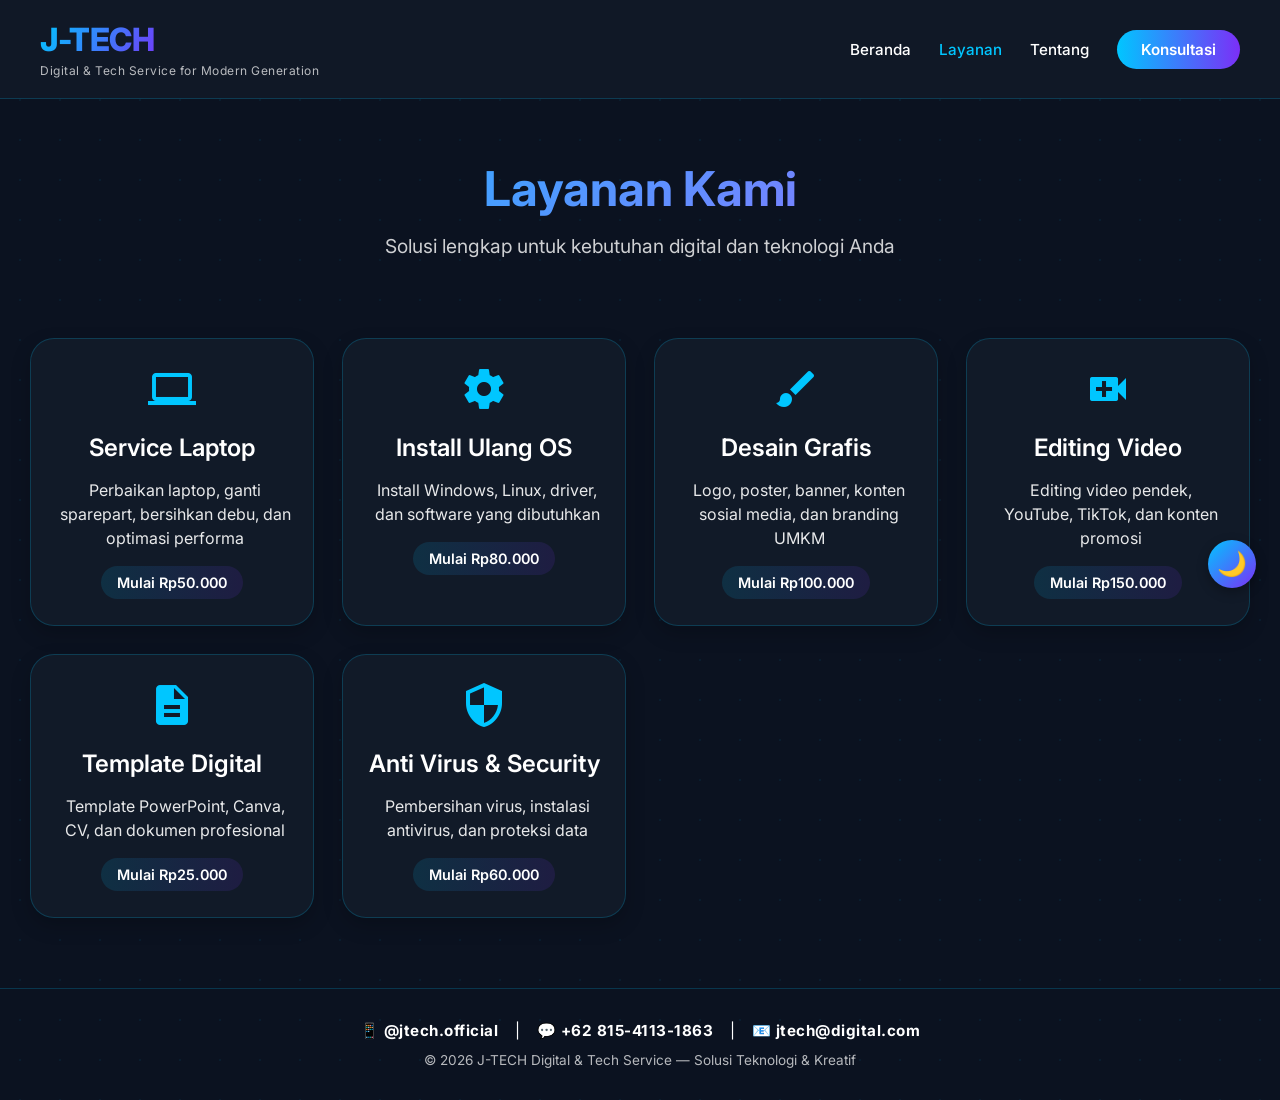
==== layanan.html @ 9fa86a03 "Add files via upload" ====
<!DOCTYPE html>
<html lang="id">
<head>
    <meta charset="UTF-8">
    <meta name="viewport" content="width=device-width, initial-scale=1.0">
    <title>J-TECH | Layanan - Digital & Tech Service</title>
    <link rel="stylesheet" href="style.css">
    <link href="https://fonts.googleapis.com/icon?family=Material+Icons" rel="stylesheet">
</head>
<body>

<button class="toggle-btn" id="darkModeToggle" aria-label="Toggle Dark/Light Mode">🌙</button>

<!-- HEADER -->
<header class="main-header">
    <div class="header-container">
        <div class="logo-area">
            <a href="index.html" class="logo-link">
                <h1 class="logo">J-TECH</h1>
            </a>
            <p class="tagline">Digital & Tech Service for Modern Generation</p>
        </div>
        <nav class="nav-menu">
            <a href="index.html" class="nav-link">Beranda</a>
            <a href="layanan.html" class="nav-link active">Layanan</a>
            <a href="tentang.html" class="nav-link">Tentang</a>
            <a href="#" class="nav-link btn-contact" id="consultBtnNav">Konsultasi</a>
        </nav>
    </div>
</header>

<!-- PAGE TITLE -->
<section class="page-title">
    <h1>Layanan Kami</h1>
    <p>Solusi lengkap untuk kebutuhan digital dan teknologi Anda</p>
</section>

<!-- LAYANAN GRID -->
<section class="container">
    <div class="card service-card">
        <div class="service-icon"><span class="material-icons">computer</span></div>
        <h2>Service Laptop</h2>
        <p>Perbaikan laptop, ganti sparepart, bersihkan debu, dan optimasi performa</p>
        <div class="price-tag">Mulai Rp50.000</div>
    </div>

    <div class="card service-card">
        <div class="service-icon"><span class="material-icons">settings</span></div>
        <h2>Install Ulang OS</h2>
        <p>Install Windows, Linux, driver, dan software yang dibutuhkan</p>
        <div class="price-tag">Mulai Rp80.000</div>
    </div>

    <div class="card service-card">
        <div class="service-icon"><span class="material-icons">brush</span></div>
        <h2>Desain Grafis</h2>
        <p>Logo, poster, banner, konten sosial media, dan branding UMKM</p>
        <div class="price-tag">Mulai Rp100.000</div>
    </div>

    <div class="card service-card">
        <div class="service-icon"><span class="material-icons">video_call</span></div>
        <h2>Editing Video</h2>
        <p>Editing video pendek, YouTube, TikTok, dan konten promosi</p>
        <div class="price-tag">Mulai Rp150.000</div>
    </div>

    <div class="card service-card">
        <div class="service-icon"><span class="material-icons">description</span></div>
        <h2>Template Digital</h2>
        <p>Template PowerPoint, Canva, CV, dan dokumen profesional</p>
        <div class="price-tag">Mulai Rp25.000</div>
    </div>

    <div class="card service-card">
        <div class="service-icon"><span class="material-icons">security</span></div>
        <h2>Anti Virus & Security</h2>
        <p>Pembersihan virus, instalasi antivirus, dan proteksi data</p>
        <div class="price-tag">Mulai Rp60.000</div>
    </div>
</section>

<!-- FOOTER -->
<footer>
    <div class="footer-social">
        📱 <strong>@jtech.official</strong> 
        <span>|</span> 
        💬 <strong>+62 815-4113-1863</strong>
        <span>|</span>
        📧 <strong>jtech@digital.com</strong>
    </div>
    <p>© 2026 J-TECH Digital & Tech Service — Solusi Teknologi & Kreatif</p>
</footer>

<script src="script.js"></script>
</body>
</html>
---- style.css ----
@import url('https://fonts.googleapis.com/css2?family=Inter:opsz,wght@14..32,300;14..32,400;14..32,500;14..32,600;14..32,700&display=swap');

* {
    margin: 0;
    padding: 0;
    box-sizing: border-box;
}

body {
    font-family: 'Inter', sans-serif;
    background: #0b1220;
    color: #ffffff;
    transition: background 0.3s ease, color 0.2s ease;
    background-image: radial-gradient(rgba(0, 198, 255, 0.06) 1px, transparent 1px);
    background-size: 40px 40px;
}

/* LIGHT MODE */
body.light {
    background: #f0f4f8;
    color: #0a0f1c;
    background-image: radial-gradient(rgba(123, 47, 247, 0.05) 1px, transparent 1px);
}

/* TOGGLE BUTTON */
.toggle-btn {
    position: fixed;
    top: 540px;
    right: 24px;
    width: 48px;
    height: 48px;
    border-radius: 50%;
    border: none;
    background: linear-gradient(135deg, #00c6ff, #7b2ff7);
    color: white;
    font-size: 24px;
    cursor: pointer;
    display: flex;
    align-items: center;
    justify-content: center;
    box-shadow: 0 4px 12px rgba(0, 0, 0, 0.3);
    transition: transform 0.2s, box-shadow 0.2s;
    z-index: 1000;
}

.toggle-btn:hover {
    transform: scale(1.08);
    box-shadow: 0 0 15px #00c6ff;
}

/* ============ HEADER ============ */
.main-header {
    background: rgba(17, 26, 40, 0.95);
    backdrop-filter: blur(10px);
    border-bottom: 1px solid rgba(0, 198, 255, 0.2);
    padding: 20px 40px;
    position: sticky;
    top: 0;
    z-index: 999;
}

body.light .main-header {
    background: rgba(255, 255, 255, 0.95);
    border-bottom: 1px solid rgba(123, 47, 247, 0.2);
}

.header-container {
    max-width: 1400px;
    margin: 0 auto;
    display: flex;
    justify-content: space-between;
    align-items: center;
    flex-wrap: wrap;
    gap: 20px;
}

.logo-area {
    display: flex;
    flex-direction: column;
}

.logo-link {
    text-decoration: none;
}

.logo {
    font-size: 32px;
    font-weight: 800;
    background: linear-gradient(120deg, #00c6ff, #7b2ff7, #b65eff);
    -webkit-background-clip: text;
    background-clip: text;
    color: transparent;
    letter-spacing: -0.5px;
}

.tagline {
    font-size: 12px;
    opacity: 0.7;
    letter-spacing: 0.5px;
    margin-top: 4px;
}

.nav-menu {
    display: flex;
    gap: 28px;
    align-items: center;
    flex-wrap: wrap;
}

.nav-link {
    color: white;
    text-decoration: none;
    font-weight: 500;
    transition: 0.3s;
    font-size: 0.95rem;
}

body.light .nav-link {
    color: #0a0f1c;
}

.nav-link:hover, .nav-link.active {
    color: #00c6ff;
}

.btn-contact {
    background: linear-gradient(90deg, #00c6ff, #7b2ff7);
    padding: 10px 24px;
    border-radius: 40px;
    color: white !important;
    font-weight: 600;
}

.btn-contact:hover {
    transform: translateY(-2px);
    box-shadow: 0 5px 15px rgba(0, 198, 255, 0.4);
    color: white !important;
}

/* PAGE TITLE */
.page-title {
    text-align: center;
    padding: 60px 24px 40px;
}

.page-title h1 {
    font-size: 3rem;
    font-weight: 700;
    background: linear-gradient(135deg, #00c6ff, #b65eff);
    -webkit-background-clip: text;
    background-clip: text;
    color: transparent;
    margin-bottom: 16px;
}

.page-title p {
    font-size: 1.2rem;
    opacity: 0.8;
}

/* HERO INTRO */
.hero-intro {
    text-align: center;
    padding: 60px 24px 40px;
}

.hero-intro h2 {
    font-size: 2.8rem;
    font-weight: 700;
    background: linear-gradient(135deg, #00c6ff, #b65eff);
    -webkit-background-clip: text;
    background-clip: text;
    color: transparent;
    margin-bottom: 16px;
}

.hero-intro p {
    font-size: 1.2rem;
    opacity: 0.8;
    max-width: 600px;
    margin: 0 auto;
}

/* GRID CONTAINER */
.container {
    display: grid;
    grid-template-columns: repeat(auto-fit, minmax(280px, 1fr));
    gap: 28px;
    padding: 40px 30px;
    max-width: 1400px;
    margin: 0 auto;
}

/* CARD */
.card {
    padding: 26px 22px;
    border-radius: 24px;
    background: #111a28;
    border: 1px solid rgba(0, 198, 255, 0.2);
    transition: all 0.35s ease;
    backdrop-filter: blur(2px);
    opacity: 0;
    transform: translateY(35px);
    animation: fadeUp 0.6s forwards;
    box-shadow: 0 8px 20px rgba(0, 0, 0, 0.2);
}

.card:nth-child(1) { animation-delay: 0.05s; }
.card:nth-child(2) { animation-delay: 0.1s; }
.card:nth-child(3) { animation-delay: 0.15s; }
.card:nth-child(4) { animation-delay: 0.2s; }
.card:nth-child(5) { animation-delay: 0.25s; }
.card:nth-child(6) { animation-delay: 0.3s; }

@keyframes fadeUp {
    to {
        opacity: 1;
        transform: translateY(0);
    }
}

.card:hover {
    transform: translateY(-8px);
    border-color: #00c6ff;
    box-shadow: 0 20px 35px rgba(0, 198, 255, 0.25);
    background: #0f1725;
}

.card h2 {
    font-size: 1.5rem;
    font-weight: 600;
    margin-bottom: 16px;
    display: flex;
    align-items: center;
    gap: 10px;
    border-left: 4px solid #00c6ff;
    padding-left: 14px;
}

.card p {
    font-size: 1rem;
    line-height: 1.5;
    opacity: 0.9;
    font-weight: 400;
    margin-left: 6px;
}

.material-icons {
    font-size: 28px;
    color: #00c6ff;
}

/* SERVICE CARD KHUSUS */
.service-card {
    text-align: center;
}

.service-card h2 {
    justify-content: center;
    border-left: none;
    padding-left: 0;
}

.service-icon {
    margin-bottom: 16px;
}

.service-icon .material-icons {
    font-size: 48px;
}

.price-tag {
    margin-top: 16px;
    padding: 8px 16px;
    background: linear-gradient(90deg, #00c6ff20, #7b2ff720);
    border-radius: 30px;
    display: inline-block;
    font-weight: 600;
    font-size: 0.9rem;
}

/* CTA SECTION */
.cta-section {
    text-align: center;
    padding: 60px 24px;
    background: linear-gradient(135deg, #00c6ff10, #7b2ff710);
    margin: 30px 30px;
    border-radius: 40px;
}

.cta-section h2 {
    font-size: 2rem;
    margin-bottom: 16px;
}

.cta-section p {
    margin-bottom: 24px;
    opacity: 0.8;
}

.btn-hero {
    display: inline-block;
    padding: 14px 36px;
    background: linear-gradient(90deg, #00c6ff, #7b2ff7);
    border-radius: 60px;
    color: white;
    font-weight: 600;
    text-decoration: none;
    transition: all 0.3s ease;
    box-shadow: 0 5px 15px rgba(0, 198, 255, 0.3);
    border: none;
    font-size: 1rem;
}

.btn-hero:hover {
    transform: translateY(-3px);
    box-shadow: 0 12px 25px rgba(0, 198, 255, 0.5);
}

/* ABOUT DETAILED */
.about-detailed {
    max-width: 1200px;
    margin: 0 auto;
    padding: 40px 30px;
}

.about-grid {
    display: grid;
    grid-template-columns: 1fr 1fr;
    gap: 50px;
}

.about-text h2 {
    font-size: 1.6rem;
    margin: 24px 0 12px;
    color: #00c6ff;
}

.about-text h2:first-child {
    margin-top: 0;
}

.about-text ul {
    margin-left: 24px;
    line-height: 1.8;
}

.about-stats {
    display: grid;
    grid-template-columns: repeat(2, 1fr);
    gap: 24px;
    align-content: center;
}

.stat-card {
    background: #111a28;
    padding: 30px 20px;
    border-radius: 24px;
    text-align: center;
    border: 1px solid rgba(0, 198, 255, 0.2);
}

body.light .stat-card {
    background: white;
}

.stat-number {
    display: block;
    font-size: 2.5rem;
    font-weight: 800;
    background: linear-gradient(135deg, #00c6ff, #b65eff);
    -webkit-background-clip: text;
    background-clip: text;
    color: transparent;
}

.stat-label {
    margin-top: 8px;
    opacity: 0.7;
}

/* TEAM SECTION */
.team-section {
    text-align: center;
    padding: 60px 30px;
    background: rgba(0, 0, 0, 0.2);
}

body.light .team-section {
    background: rgba(123, 47, 247, 0.05);
}

.team-section h2 {
    font-size: 2rem;
    margin-bottom: 40px;
}

.team-grid {
    display: flex;
    justify-content: center;
    gap: 40px;
    flex-wrap: wrap;
    max-width: 1000px;
    margin: 0 auto;
}

.team-card {
    background: #111a28;
    padding: 30px;
    border-radius: 24px;
    text-align: center;
    min-width: 200px;
    transition: 0.3s;
}

body.light .team-card {
    background: white;
    border: 1px solid #ddd;
}

.team-card:hover {
    transform: translateY(-5px);
}

.team-icon {
    font-size: 48px;
    margin-bottom: 16px;
}

.team-card h3 {
    font-size: 1.3rem;
    margin-bottom: 8px;
}

.team-card p {
    opacity: 0.8;
    margin-bottom: 8px;
}

.team-card small {
    opacity: 0.6;
    font-size: 0.8rem;
}

/* FOOTER */
footer {
    text-align: center;
    padding: 32px 20px;
    margin-top: 30px;
    border-top: 1px solid rgba(0, 198, 255, 0.2);
}

.footer-social {
    margin-bottom: 12px;
    font-size: 0.95rem;
    letter-spacing: 0.5px;
}

.footer-social span {
    margin: 0 12px;
}

footer p {
    opacity: 0.7;
    font-size: 0.85rem;
}

/* LIGHT MODE STYLES */
body.light .card, body.light .stat-card, body.light .team-card {
    background: #ffffff;
    border: 1px solid #dce3ec;
    box-shadow: 0 6px 14px rgba(0, 0, 0, 0.05);
}

body.light .card:hover {
    background: #fefefe;
    border-color: #7b2ff7;
    box-shadow: 0 20px 30px rgba(123, 47, 247, 0.15);
}

body.light .card h2 {
    color: #0a0f1c;
}

body.light .material-icons {
    color: #7b2ff7;
}

body.light .toggle-btn {
    background: linear-gradient(135deg, #0099cc, #5e1ad6);
}

body.light .btn-hero, body.light .btn-contact {
    background: linear-gradient(90deg, #0099cc, #5e1ad6);
}

/* RESPONSIVE */
@media (max-width: 768px) {
    .header-container {
        flex-direction: column;
        text-align: center;
    }
    
    .logo-area {
        align-items: center;
    }
    
    .nav-menu {
        justify-content: center;
    }
    
    .about-grid {
        grid-template-columns: 1fr;
        gap: 30px;
    }
    
    .page-title h1, .hero-intro h2 {
        font-size: 2rem;
    }
}

@media (max-width: 640px) {
    .container {
        padding: 20px 18px;
        gap: 20px;
    }
    .card h2 {
        font-size: 1.3rem;
    }
    .toggle-btn {
        top: 16px;
        right: 16px;
        width: 42px;
        height: 42px;
    }
    .nav-menu {
        gap: 16px;
    }
    .btn-contact {
        padding: 8px 18px;
    }
    .cta-section {
        margin: 20px;
    }
    .team-grid {
        gap: 20px;
    }
}

/* SCROLL BAR */
::-webkit-scrollbar {
    width: 8px;
}
::-webkit-scrollbar-track {
    background: #0b1220;
}
::-webkit-scrollbar-thumb {
    background: #00c6ff;
    border-radius: 10px;
}
body.light ::-webkit-scrollbar-track {
    background: #e2e8f0;
}
body.light ::-webkit-scrollbar-thumb {
    background: #7b2ff7;
}
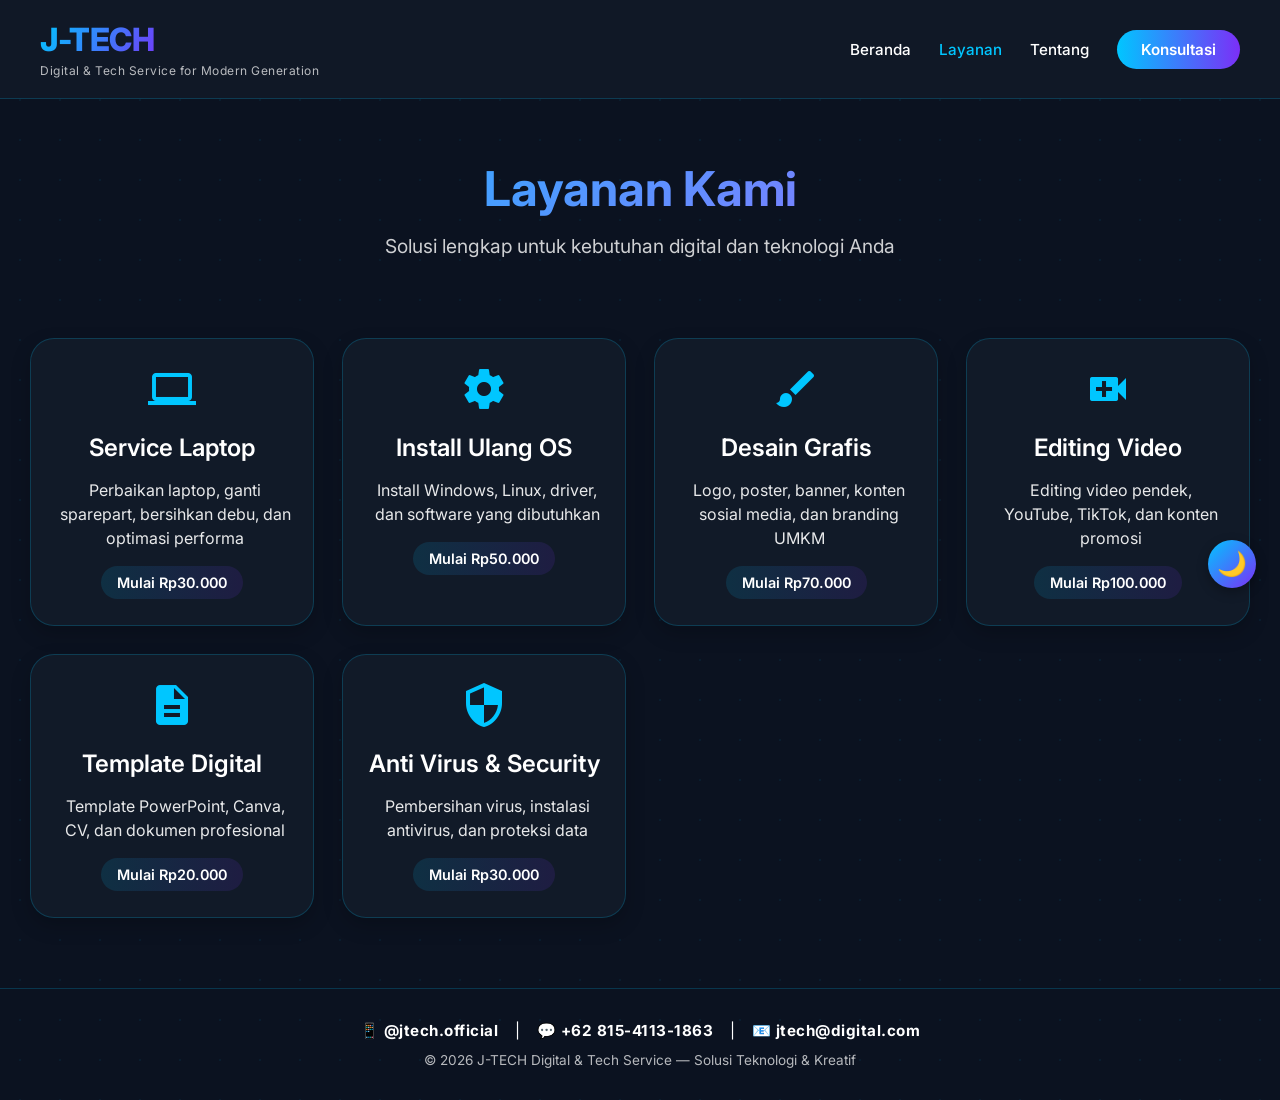
==== commit 58c1e7d9: "Update layanan.html" ====
--- a/layanan.html
+++ b/layanan.html
@@ -41,42 +41,42 @@
         <div class="service-icon"><span class="material-icons">computer</span></div>
         <h2>Service Laptop</h2>
         <p>Perbaikan laptop, ganti sparepart, bersihkan debu, dan optimasi performa</p>
-        <div class="price-tag">Mulai Rp50.000</div>
+        <div class="price-tag">Mulai Rp30.000</div>
     </div>
 
     <div class="card service-card">
         <div class="service-icon"><span class="material-icons">settings</span></div>
         <h2>Install Ulang OS</h2>
         <p>Install Windows, Linux, driver, dan software yang dibutuhkan</p>
-        <div class="price-tag">Mulai Rp80.000</div>
+        <div class="price-tag">Mulai Rp50.000</div>
     </div>
 
     <div class="card service-card">
         <div class="service-icon"><span class="material-icons">brush</span></div>
         <h2>Desain Grafis</h2>
         <p>Logo, poster, banner, konten sosial media, dan branding UMKM</p>
-        <div class="price-tag">Mulai Rp100.000</div>
+        <div class="price-tag">Mulai Rp70.000</div>
     </div>
 
     <div class="card service-card">
         <div class="service-icon"><span class="material-icons">video_call</span></div>
         <h2>Editing Video</h2>
         <p>Editing video pendek, YouTube, TikTok, dan konten promosi</p>
-        <div class="price-tag">Mulai Rp150.000</div>
+        <div class="price-tag">Mulai Rp100.000</div>
     </div>
 
     <div class="card service-card">
         <div class="service-icon"><span class="material-icons">description</span></div>
         <h2>Template Digital</h2>
         <p>Template PowerPoint, Canva, CV, dan dokumen profesional</p>
-        <div class="price-tag">Mulai Rp25.000</div>
+        <div class="price-tag">Mulai Rp20.000</div>
     </div>
 
     <div class="card service-card">
         <div class="service-icon"><span class="material-icons">security</span></div>
         <h2>Anti Virus & Security</h2>
         <p>Pembersihan virus, instalasi antivirus, dan proteksi data</p>
-        <div class="price-tag">Mulai Rp60.000</div>
+        <div class="price-tag">Mulai Rp30.000</div>
     </div>
 </section>
 
@@ -92,6 +92,30 @@
     <p>© 2026 J-TECH Digital & Tech Service — Solusi Teknologi & Kreatif</p>
 </footer>
 
+<!-- Modal Popup Konsultasi -->
+<div class="modal-overlay" id="consultModal">
+  <div class="modal-content">
+    <div class="modal-header">
+      <h3>💬 Hubungi Kami</h3>
+      <span class="close-btn" onclick="hideModal()">&times;</span>
+    </div>
+    <div class="modal-body">
+      <p>Pilih platform favorit Anda untuk berkonsultasi:</p>
+      <div class="social-buttons">
+        <button class="social-btn wa" onclick="openWhatsApp()">
+          <span class="material-icons">chat</span> WhatsApp
+        </button>
+        <button class="social-btn ig" onclick="openInstagram()">
+          <span class="material-icons">photo_camera</span> Instagram
+        </button>
+        <button class="social-btn email" onclick="openEmail()">
+          <span class="material-icons">email</span> Email
+        </button>
+      </div>
+    </div>
+  </div>
+</div>
+
 <script src="script.js"></script>
 </body>
-</html> +</html>
--- a/style.css
+++ b/style.css
@@ -494,6 +494,151 @@
     background: linear-gradient(90deg, #0099cc, #5e1ad6);
 }
 
+/* MODAL POPUP KONSULTASI */
+.modal-overlay {
+    display: none;
+    position: fixed;
+    top: 0;
+    left: 0;
+    width: 100%;
+    height: 100%;
+    background: rgba(11, 18, 32, 0.9);
+    backdrop-filter: blur(8px);
+    z-index: 10000;
+    align-items: center;
+    justify-content: center;
+    animation: fadeIn 0.3s ease;
+}
+
+body.light .modal-overlay {
+    background: rgba(240, 244, 248, 0.95);
+}
+
+.modal-content {
+    background: #111a28;
+    border-radius: 24px;
+    padding: 32px;
+    max-width: 420px;
+    width: 90%;
+    max-height: 80vh;
+    overflow-y: auto;
+    box-shadow: 0 25px 50px rgba(0, 0, 0, 0.4);
+    transform: scale(0.8);
+    animation: modalSlideIn 0.3s ease forwards;
+    border: 1px solid rgba(0, 198, 255, 0.3);
+}
+
+body.light .modal-content {
+    background: white;
+    border-color: rgba(123, 47, 247, 0.3);
+    box-shadow: 0 25px 50px rgba(0, 0, 0, 0.15);
+}
+
+.modal-header {
+    display: flex;
+    justify-content: space-between;
+    align-items: center;
+    margin-bottom: 24px;
+    padding-bottom: 16px;
+    border-bottom: 1px solid rgba(0, 198, 255, 0.2);
+}
+
+.modal-header h3 {
+    font-size: 1.5rem;
+    font-weight: 600;
+    color: #00c6ff;
+}
+
+.close-btn {
+    font-size: 28px;
+    cursor: pointer;
+    color: #888;
+    transition: color 0.2s;
+    line-height: 1;
+    padding: 4px;
+}
+
+.close-btn:hover {
+    color: #ff4444;
+}
+
+.modal-body p {
+    margin-bottom: 24px;
+    opacity: 0.9;
+    text-align: center;
+}
+
+.social-buttons {
+    display: flex;
+    flex-direction: column;
+    gap: 12px;
+}
+
+.social-btn {
+    display: flex;
+    align-items: center;
+    gap: 12px;
+    padding: 16px 20px;
+    border-radius: 16px;
+    text-decoration: none;
+    font-weight: 500;
+    transition: all 0.3s ease;
+    border: none;
+    cursor: pointer;
+    font-size: 1rem;
+    justify-content: center;
+}
+
+.social-btn .material-icons {
+    font-size: 24px !important;
+    width: 24px;
+    height: 24px;
+}
+
+.social-btn:hover {
+    transform: translateY(-2px);
+    box-shadow: 0 8px 20px rgba(0, 0, 0, 0.2);
+}
+
+.social-btn.wa {
+    background: linear-gradient(135deg, #25D366, #128C7E);
+    color: white;
+}
+
+.social-btn.ig {
+    background: linear-gradient(135deg, #E4405F, #F77737);
+    color: white;
+}
+
+.social-btn.email {
+    background: linear-gradient(135deg, #EA4335, #4285F4);
+    color: white;
+}
+
+body.light .social-btn.wa {
+    background: linear-gradient(135deg, #25D366, #128C7E);
+}
+
+body.light .social-btn.ig {
+    background: linear-gradient(135deg, #E4405F, #F77737);
+}
+
+body.light .social-btn.email {
+    background: linear-gradient(135deg, #EA4335, #4285F4);
+}
+
+/* Animations */
+@keyframes fadeIn {
+    from { opacity: 0; }
+    to { opacity: 1; }
+}
+
+@keyframes modalSlideIn {
+    to {
+        transform: scale(1);
+    }
+}
+
 /* RESPONSIVE */
 @media (max-width: 768px) {
     .header-container {
@@ -517,6 +662,11 @@
     .page-title h1, .hero-intro h2 {
         font-size: 2rem;
     }
+
+    .modal-content {
+        padding: 24px;
+        margin: 20px;
+    }
 }
 
 @media (max-width: 640px) {
@@ -563,4 +713,4 @@
 }
 body.light ::-webkit-scrollbar-thumb {
     background: #7b2ff7;
-}+}
